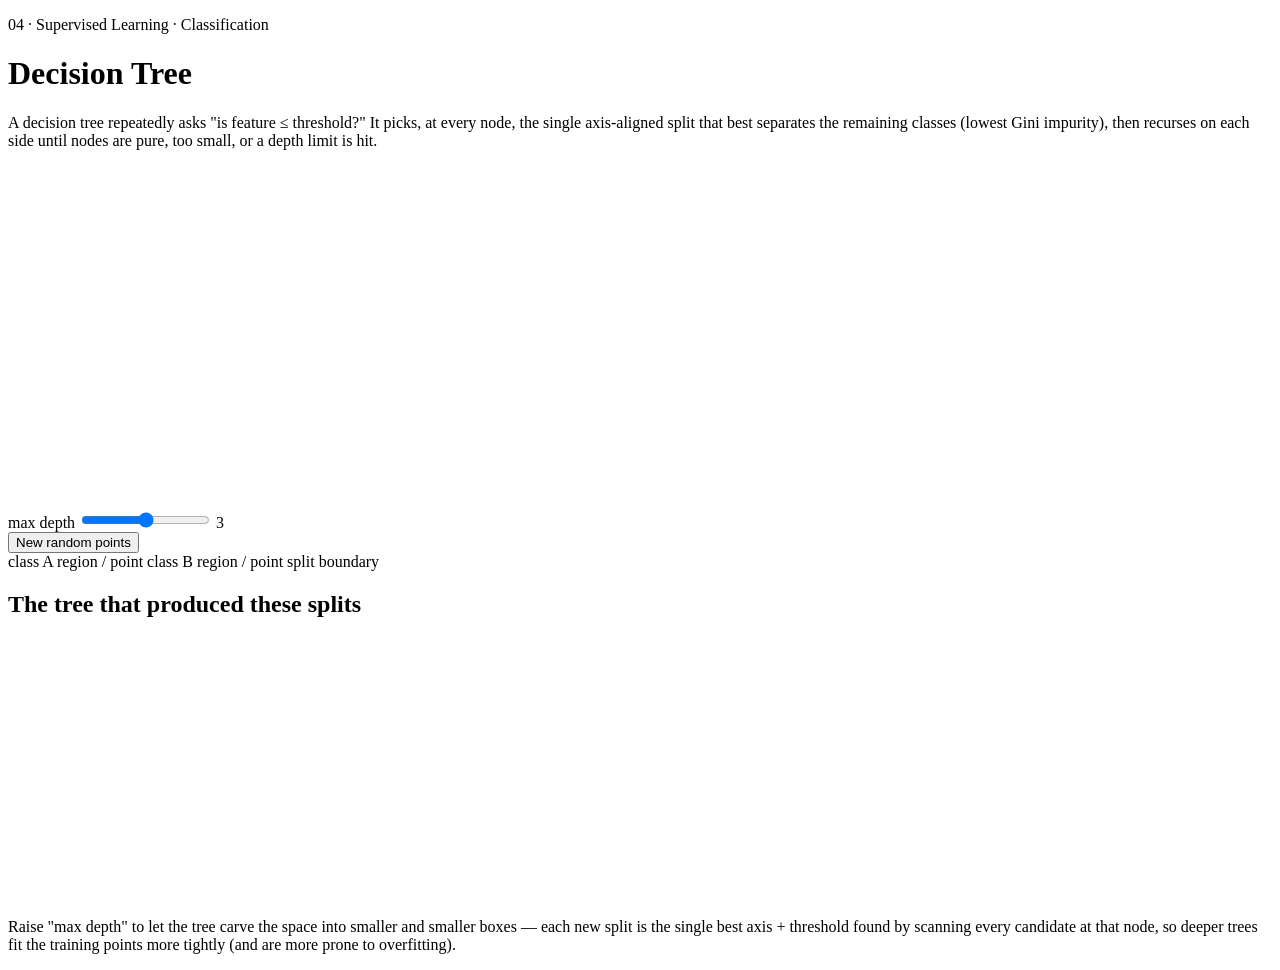
==== decision-tree.html @ 89083ae7 "Add files via upload Add ML algorithm visualizations" ====
<!DOCTYPE html>
<html lang="en">
<head>
<meta charset="UTF-8">
<meta name="viewport" content="width=device-width, initial-scale=1.0">
<title>Decision Tree | ML Algorithms, Visualized</title>
<link rel="stylesheet" href="assets/style.css">
</head>
<body>
<main>
  <p class="tag supervised">04 · Supervised Learning · Classification</p>
  <h1>Decision Tree</h1>
  <p class="lede">A decision tree repeatedly asks "is feature ≤ threshold?" It picks,
  at every node, the single axis-aligned split that best separates the remaining
  classes (lowest Gini impurity), then recurses on each side until nodes are pure,
  too small, or a depth limit is hit.</p>

  <div class="viz-wrap">
    <svg id="scatter" viewBox="0 0 640 340" width="640" height="340"></svg>
    <div class="controls">
      <div class="control">
        <label for="depth">max depth</label>
        <input type="range" id="depth" min="1" max="5" step="1" value="3">
        <output id="depthVal">3</output>
      </div>
      <button class="btn" id="resetBtn">New random points</button>
    </div>
    <div class="legend">
      <span class="item"><span class="swatch" style="background:var(--series-1)"></span>class A region / point</span>
      <span class="item"><span class="swatch" style="background:var(--series-2)"></span>class B region / point</span>
      <span class="item"><span class="swatch" style="background:var(--series-8)"></span>split boundary</span>
    </div>
  </div>

  <h2>The tree that produced these splits</h2>
  <div class="viz-wrap">
    <svg id="tree" viewBox="0 0 640 260" width="640" height="260"></svg>
  </div>

  <p class="muted">Raise "max depth" to let the tree carve the space into smaller and
  smaller boxes — each new split is the single best axis + threshold found by
  scanning every candidate at that node, so deeper trees fit the training points
  more tightly (and are more prone to overfitting).</p>
</main>

<script src="assets/main.js"></script>
<script>
(function () {
  var rand = MLViz.mulberry32(33);
  var W = 640, H = 340, PAD = 30;
  var DOMAIN = 10;
  var scatterSvg = document.getElementById("scatter");
  var treeSvg = document.getElementById("tree");

  function sx(x) { return PAD + x / DOMAIN * (W - PAD * 2); }
  function sy(y) { return H - PAD - y / DOMAIN * (H - PAD * 2); }

  var points = [];
  function makePoints() {
    points = [];
    // Structured pattern (two rectangular clusters + a diagonal band) so splits look meaningful.
    for (var i = 0; i < 26; i++) {
      var x = rand() * DOMAIN, y = rand() * DOMAIN;
      var cls = (x < 5 && y < 5.5) || (x >= 5.5 && y >= 5) ? 0 : 1;
      if (rand() < 0.08) cls = 1 - cls; // small label noise
      points.push({ x: x, y: y, cls: cls });
    }
  }

  function gini(pts) {
    if (pts.length === 0) return 0;
    var c0 = pts.filter(function (p) { return p.cls === 0; }).length;
    var p0 = c0 / pts.length, p1 = 1 - p0;
    return 1 - p0 * p0 - p1 * p1;
  }

  function bestSplit(pts) {
    var best = null;
    ["x", "y"].forEach(function (axis) {
      var vals = pts.map(function (p) { return p[axis]; }).sort(function (a, b) { return a - b; });
      for (var i = 1; i < vals.length; i++) {
        var t = (vals[i - 1] + vals[i]) / 2;
        var left = pts.filter(function (p) { return p[axis] <= t; });
        var right = pts.filter(function (p) { return p[axis] > t; });
        if (left.length === 0 || right.length === 0) continue;
        var impurity = (left.length * gini(left) + right.length * gini(right)) / pts.length;
        if (!best || impurity < best.impurity) best = { axis: axis, t: t, impurity: impurity, left: left, right: right };
      }
    });
    return best;
  }

  function majority(pts) {
    var c0 = pts.filter(function (p) { return p.cls === 0; }).length;
    return c0 >= pts.length - c0 ? 0 : 1;
  }

  function buildTree(pts, box, depth, maxDepth) {
    var g = gini(pts);
    if (depth >= maxDepth || g === 0 || pts.length < 4) {
      return { leaf: true, cls: majority(pts), n: pts.length, box: box };
    }
    var split = bestSplit(pts);
    if (!split) return { leaf: true, cls: majority(pts), n: pts.length, box: box };
    var leftBox = Object.assign({}, box), rightBox = Object.assign({}, box);
    if (split.axis === "x") { leftBox.xmax = split.t; rightBox.xmin = split.t; }
    else { leftBox.ymax = split.t; rightBox.ymin = split.t; }
    return {
      leaf: false, axis: split.axis, t: split.t, box: box, n: pts.length,
      left: buildTree(split.left, leftBox, depth + 1, maxDepth),
      right: buildTree(split.right, rightBox, depth + 1, maxDepth)
    };
  }

  function collectLeaves(node, out) {
    if (node.leaf) { out.push(node); return; }
    collectLeaves(node.left, out); collectLeaves(node.right, out);
  }

  function renderScatter(tree) {
    scatterSvg.innerHTML = "";
    scatterSvg.appendChild(MLViz.svgEl("rect", { x: PAD, y: PAD, width: W - PAD * 2, height: H - PAD * 2, fill: "none", stroke: "var(--grid)" }));

    var leaves = []; collectLeaves(tree, leaves);
    leaves.forEach(function (leaf) {
      var x0 = sx(leaf.box.xmin), x1 = sx(leaf.box.xmax);
      var y0 = sy(leaf.box.ymax), y1 = sy(leaf.box.ymin);
      scatterSvg.appendChild(MLViz.svgEl("rect", {
        x: x0, y: y0, width: x1 - x0, height: y1 - y0,
        fill: leaf.cls === 0 ? "var(--series-1)" : "var(--series-2)", opacity: 0.16
      }));
    });

    function drawSplits(node) {
      if (node.leaf) return;
      var x0 = sx(node.box.xmin), x1 = sx(node.box.xmax);
      var y0 = sy(node.box.ymax), y1 = sy(node.box.ymin);
      if (node.axis === "x") {
        scatterSvg.appendChild(MLViz.svgEl("line", { x1: sx(node.t), y1: y0, x2: sx(node.t), y2: y1, stroke: "var(--series-8)", "stroke-width": 2 }));
      } else {
        scatterSvg.appendChild(MLViz.svgEl("line", { x1: x0, y1: sy(node.t), x2: x1, y2: sy(node.t), stroke: "var(--series-8)", "stroke-width": 2 }));
      }
      drawSplits(node.left); drawSplits(node.right);
    }
    drawSplits(tree);

    points.forEach(function (p) {
      scatterSvg.appendChild(MLViz.svgEl("circle", {
        cx: sx(p.x), cy: sy(p.y), r: 5.5,
        fill: p.cls === 0 ? "var(--series-1)" : "var(--series-2)",
        stroke: "var(--surface-1)", "stroke-width": 1.3
      }));
    });
  }

  function renderTree(tree) {
    treeSvg.innerHTML = "";
    var leafGap = 70, depthGap = 55, offsetX = 40, offsetY = 30;
    var leafIndex = 0;

    function layout(node, depth) {
      node.depth = depth;
      if (node.leaf) { node.px = leafIndex * leafGap; leafIndex++; return node.px; }
      var lx = layout(node.left, depth + 1);
      var rx = layout(node.right, depth + 1);
      node.px = (lx + rx) / 2;
      return node.px;
    }
    layout(tree, 0);

    var totalW = Math.max(560, leafIndex * leafGap);
    var totalH = offsetY + (maxDepthOf(tree) + 1) * depthGap + 30;
    treeSvg.setAttribute("viewBox", "0 0 " + totalW + " " + totalH);
    treeSvg.setAttribute("height", totalH);

    function px(n) { return offsetX + n.px; }
    function py(n) { return offsetY + n.depth * depthGap; }

    function drawEdges(node) {
      if (node.leaf) return;
      [["left", "≤"], ["right", ">"]].forEach(function (pair) {
        var child = node[pair[0]];
        treeSvg.appendChild(MLViz.svgEl("line", {
          x1: px(node), y1: py(node) + 10, x2: px(child), y2: py(child) - 10,
          stroke: "var(--baseline)", "stroke-width": 1.5
        }));
      });
      drawEdges(node.left); drawEdges(node.right);
    }
    drawEdges(tree);

    function drawNode(node) {
      var g = MLViz.svgEl("g", {});
      if (node.leaf) {
        var color = node.cls === 0 ? "var(--series-1)" : "var(--series-2)";
        g.appendChild(MLViz.svgEl("rect", { x: px(node) - 26, y: py(node) - 11, width: 52, height: 22, rx: 6, fill: color, opacity: 0.22, stroke: color, "stroke-width": 1.3 }));
        var t = MLViz.svgEl("text", { x: px(node), y: py(node) + 4, "text-anchor": "middle", "font-size": 10.5, fill: "var(--text-primary)" });
        t.textContent = (node.cls === 0 ? "A" : "B") + " (" + node.n + ")";
        g.appendChild(t);
      } else {
        g.appendChild(MLViz.svgEl("rect", { x: px(node) - 32, y: py(node) - 11, width: 64, height: 22, rx: 6, fill: "var(--surface-2)", stroke: "var(--border)" }));
        var t2 = MLViz.svgEl("text", { x: px(node), y: py(node) + 4, "text-anchor": "middle", "font-size": 10, fill: "var(--text-secondary)" });
        t2.textContent = node.axis + " ≤ " + node.t.toFixed(1);
        g.appendChild(t2);
      }
      treeSvg.appendChild(g);
      if (!node.leaf) { drawNode(node.left); drawNode(node.right); }
    }
    drawNode(tree);
  }

  function maxDepthOf(node) {
    if (node.leaf) return node.depth;
    return Math.max(maxDepthOf(node.left), maxDepthOf(node.right));
  }

  function rebuild() {
    var maxDepth = parseInt(document.getElementById("depth").value, 10);
    var tree = buildTree(points, { xmin: 0, xmax: DOMAIN, ymin: 0, ymax: DOMAIN }, 0, maxDepth);
    renderScatter(tree);
    renderTree(tree);
  }

  document.getElementById("depth").addEventListener("input", function (e) {
    document.getElementById("depthVal").textContent = e.target.value;
    rebuild();
  });
  document.getElementById("resetBtn").addEventListener("click", function () { makePoints(); rebuild(); });

  makePoints();
  rebuild();
})();
</script>
</body>
</html>
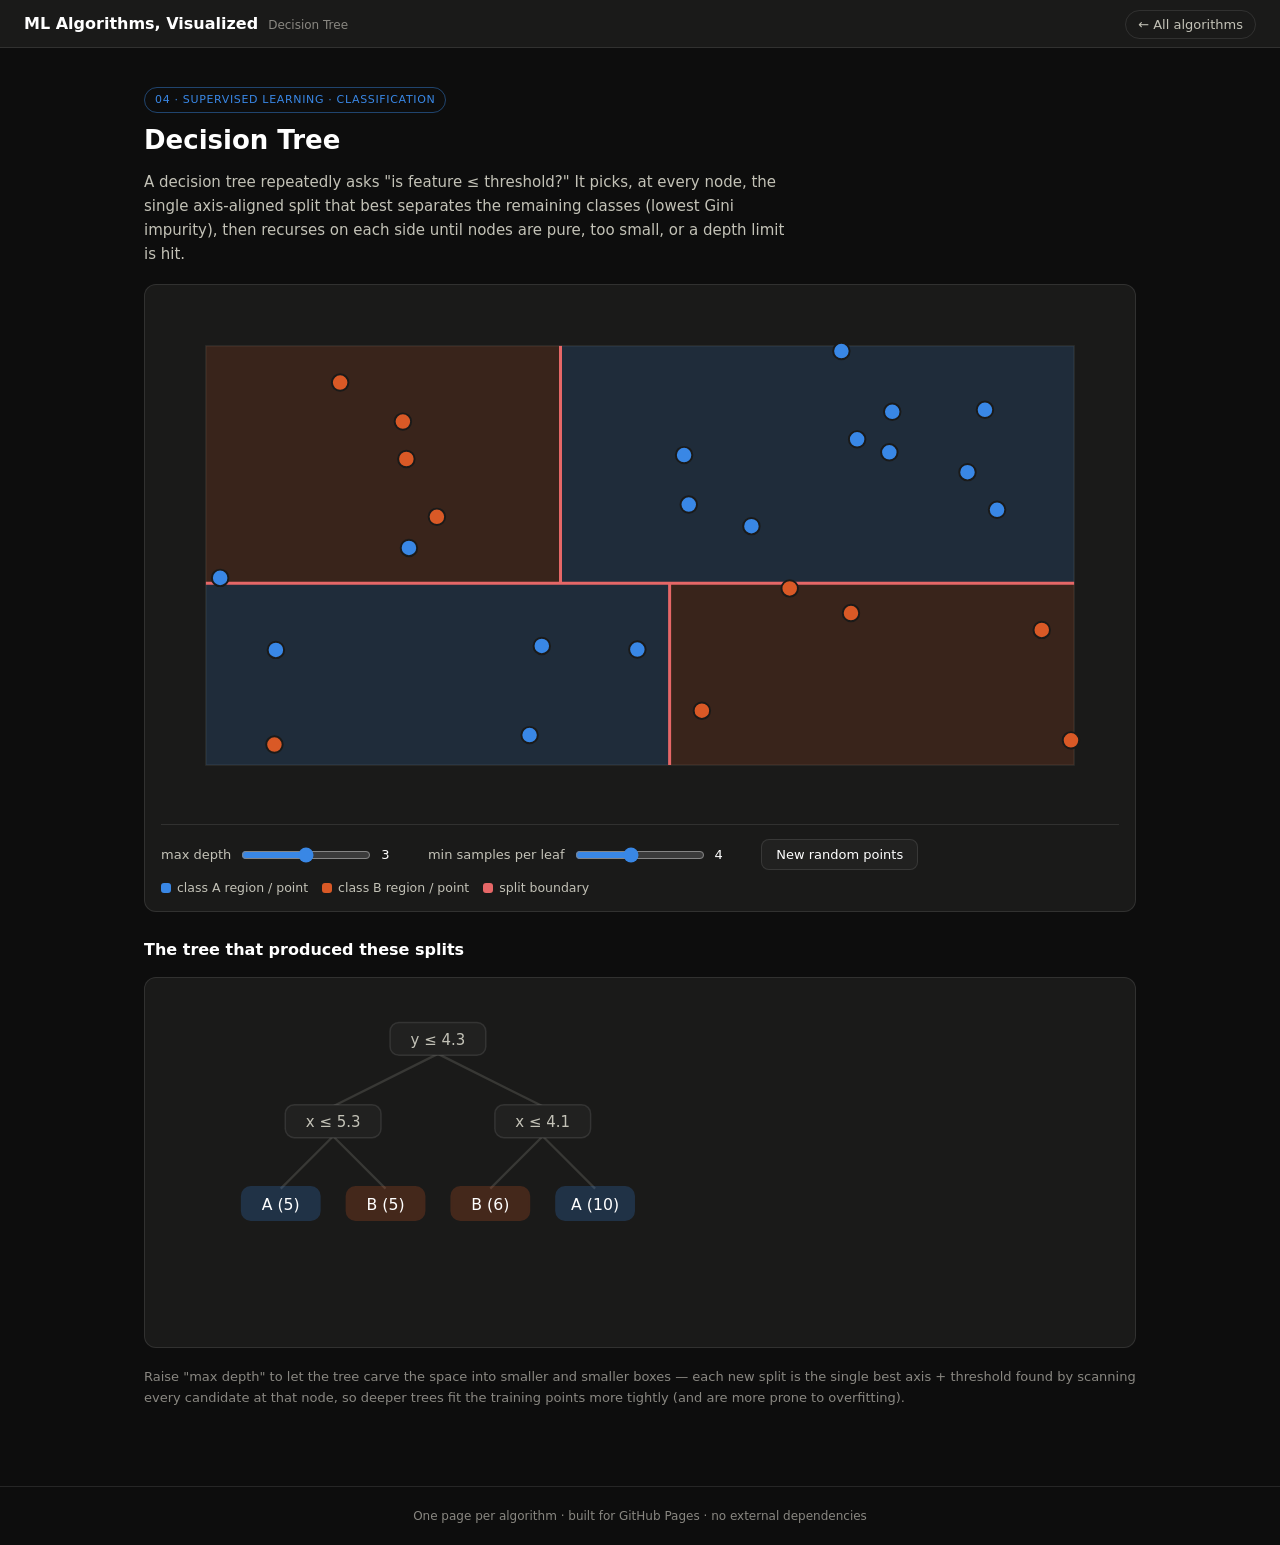
==== commit 5bf21f72: "Update decision-tree.html" ====
--- a/decision-tree.html
+++ b/decision-tree.html
@@ -23,6 +23,11 @@
         <input type="range" id="depth" min="1" max="5" step="1" value="3">
         <output id="depthVal">3</output>
       </div>
+      <div class="control">
+        <label for="minLeaf">min samples per leaf</label>
+        <input type="range" id="minLeaf" min="1" max="8" step="1" value="4">
+        <output id="minLeafVal">4</output>
+      </div>
       <button class="btn" id="resetBtn">New random points</button>
     </div>
     <div class="legend">
@@ -74,7 +79,7 @@
     return 1 - p0 * p0 - p1 * p1;
   }
 
-  function bestSplit(pts) {
+  function bestSplit(pts, minLeaf) {
     var best = null;
     ["x", "y"].forEach(function (axis) {
       var vals = pts.map(function (p) { return p[axis]; }).sort(function (a, b) { return a - b; });
@@ -82,7 +87,7 @@
         var t = (vals[i - 1] + vals[i]) / 2;
         var left = pts.filter(function (p) { return p[axis] <= t; });
         var right = pts.filter(function (p) { return p[axis] > t; });
-        if (left.length === 0 || right.length === 0) continue;
+        if (left.length < minLeaf || right.length < minLeaf) continue;
         var impurity = (left.length * gini(left) + right.length * gini(right)) / pts.length;
         if (!best || impurity < best.impurity) best = { axis: axis, t: t, impurity: impurity, left: left, right: right };
       }
@@ -95,20 +100,20 @@
     return c0 >= pts.length - c0 ? 0 : 1;
   }
 
-  function buildTree(pts, box, depth, maxDepth) {
+  function buildTree(pts, box, depth, maxDepth, minLeaf) {
     var g = gini(pts);
-    if (depth >= maxDepth || g === 0 || pts.length < 4) {
+    if (depth >= maxDepth || g === 0 || pts.length < minLeaf * 2) {
       return { leaf: true, cls: majority(pts), n: pts.length, box: box };
     }
-    var split = bestSplit(pts);
+    var split = bestSplit(pts, minLeaf);
     if (!split) return { leaf: true, cls: majority(pts), n: pts.length, box: box };
     var leftBox = Object.assign({}, box), rightBox = Object.assign({}, box);
     if (split.axis === "x") { leftBox.xmax = split.t; rightBox.xmin = split.t; }
     else { leftBox.ymax = split.t; rightBox.ymin = split.t; }
     return {
       leaf: false, axis: split.axis, t: split.t, box: box, n: pts.length,
-      left: buildTree(split.left, leftBox, depth + 1, maxDepth),
-      right: buildTree(split.right, rightBox, depth + 1, maxDepth)
+      left: buildTree(split.left, leftBox, depth + 1, maxDepth, minLeaf),
+      right: buildTree(split.right, rightBox, depth + 1, maxDepth, minLeaf)
     };
   }
 
@@ -216,13 +221,18 @@
 
   function rebuild() {
     var maxDepth = parseInt(document.getElementById("depth").value, 10);
-    var tree = buildTree(points, { xmin: 0, xmax: DOMAIN, ymin: 0, ymax: DOMAIN }, 0, maxDepth);
+    var minLeaf = parseInt(document.getElementById("minLeaf").value, 10);
+    var tree = buildTree(points, { xmin: 0, xmax: DOMAIN, ymin: 0, ymax: DOMAIN }, 0, maxDepth, minLeaf);
     renderScatter(tree);
     renderTree(tree);
   }
 
   document.getElementById("depth").addEventListener("input", function (e) {
     document.getElementById("depthVal").textContent = e.target.value;
+    rebuild();
+  });
+  document.getElementById("minLeaf").addEventListener("input", function (e) {
+    document.getElementById("minLeafVal").textContent = e.target.value;
     rebuild();
   });
   document.getElementById("resetBtn").addEventListener("click", function () { makePoints(); rebuild(); });
--- a/assets/style.css
+++ b/assets/style.css
@@ -0,0 +1,262 @@
+/* Shared styles — ML Algorithms Visualized
+   Dark theme built from the validated reference palette (dataviz skill). */
+
+:root {
+  color-scheme: dark;
+  --page-plane:      #0d0d0d;
+  --surface-1:       #1a1a19;
+  --surface-2:       #212120;
+  --text-primary:    #ffffff;
+  --text-secondary:  #c3c2b7;
+  --text-muted:      #898781;
+  --grid:            #2c2c2a;
+  --baseline:        #383835;
+  --border:          rgba(255,255,255,0.10);
+  --good:            #0ca30c;
+
+  --series-1: #3987e5; /* blue */
+  --series-2: #d95926; /* orange */
+  --series-3: #199e70; /* aqua */
+  --series-4: #c98500; /* yellow */
+  --series-5: #d55181; /* magenta */
+  --series-6: #008300; /* green */
+  --series-7: #9085e9; /* violet */
+  --series-8: #e66767; /* red */
+
+  --radius: 12px;
+  --font: system-ui, -apple-system, "Segoe UI", sans-serif;
+}
+
+* { box-sizing: border-box; }
+
+html, body {
+  margin: 0;
+  padding: 0;
+  background: var(--page-plane);
+  color: var(--text-primary);
+  font-family: var(--font);
+}
+
+body {
+  min-height: 100vh;
+  display: flex;
+  flex-direction: column;
+}
+
+a { color: var(--series-1); }
+a:hover { color: #86b6ef; }
+
+.site-header {
+  display: flex;
+  align-items: center;
+  justify-content: space-between;
+  gap: 16px;
+  padding: 14px 24px;
+  background: var(--surface-1);
+  border-bottom: 1px solid var(--border);
+  position: sticky;
+  top: 0;
+  z-index: 20;
+}
+
+.site-header .brand {
+  display: flex;
+  align-items: baseline;
+  gap: 10px;
+  text-decoration: none;
+  color: var(--text-primary);
+}
+
+.site-header .brand strong { font-size: 16px; }
+.site-header .brand span { font-size: 12px; color: var(--text-muted); }
+
+.site-header nav a.back {
+  font-size: 13px;
+  color: var(--text-secondary);
+  text-decoration: none;
+  padding: 6px 12px;
+  border: 1px solid var(--border);
+  border-radius: 999px;
+}
+.site-header nav a.back:hover { color: var(--text-primary); border-color: var(--text-secondary); }
+
+main {
+  flex: 1;
+  width: 100%;
+  max-width: 1040px;
+  margin: 0 auto;
+  padding: 28px 24px 64px;
+}
+
+.tag {
+  display: inline-block;
+  font-size: 11px;
+  letter-spacing: 0.06em;
+  text-transform: uppercase;
+  color: var(--text-muted);
+  border: 1px solid var(--border);
+  border-radius: 999px;
+  padding: 3px 10px;
+  margin-bottom: 12px;
+}
+
+.tag.supervised { color: var(--series-1); border-color: color-mix(in srgb, var(--series-1) 45%, transparent); }
+.tag.deep       { color: var(--series-3); border-color: color-mix(in srgb, var(--series-3) 45%, transparent); }
+.tag.rl         { color: var(--series-2); border-color: color-mix(in srgb, var(--series-2) 45%, transparent); }
+.tag.ensemble   { color: var(--series-7); border-color: color-mix(in srgb, var(--series-7) 45%, transparent); }
+
+h1 { font-size: 26px; margin: 0 0 6px; }
+h2 { font-size: 16px; margin: 28px 0 10px; color: var(--text-primary); }
+p.lede { color: var(--text-secondary); font-size: 15px; line-height: 1.6; max-width: 68ch; }
+p { color: var(--text-secondary); line-height: 1.65; font-size: 14.5px; }
+.muted { color: var(--text-muted); font-size: 13px; }
+
+.panel {
+  background: var(--surface-1);
+  border: 1px solid var(--border);
+  border-radius: var(--radius);
+  padding: 18px 20px;
+  margin: 18px 0;
+}
+
+.viz-wrap {
+  background: var(--surface-1);
+  border: 1px solid var(--border);
+  border-radius: var(--radius);
+  padding: 16px;
+  margin: 18px 0;
+}
+
+.viz-wrap svg, .viz-wrap canvas { display: block; width: 100%; height: auto; }
+
+.controls {
+  display: flex;
+  flex-wrap: wrap;
+  gap: 18px;
+  align-items: center;
+  margin-top: 14px;
+  padding-top: 14px;
+  border-top: 1px solid var(--border);
+}
+
+.control {
+  display: flex;
+  align-items: center;
+  gap: 8px;
+  font-size: 13px;
+  color: var(--text-secondary);
+}
+
+.control input[type="range"] { accent-color: var(--series-1); width: 130px; }
+.control output, .control .val { color: var(--text-primary); font-variant-numeric: tabular-nums; min-width: 2.2em; display: inline-block; }
+
+.control select {
+  font: inherit;
+  font-size: 13px;
+  color: var(--text-primary);
+  background: var(--surface-2);
+  border: 1px solid var(--border);
+  border-radius: 6px;
+  padding: 5px 8px;
+  cursor: pointer;
+}
+.control select:hover { border-color: var(--series-1); }
+
+button.btn {
+  font: inherit;
+  font-size: 13px;
+  color: var(--text-primary);
+  background: var(--surface-2);
+  border: 1px solid var(--border);
+  border-radius: 8px;
+  padding: 7px 14px;
+  cursor: pointer;
+}
+button.btn:hover { border-color: var(--series-1); }
+button.btn:active { transform: translateY(1px); }
+button.btn.primary { background: color-mix(in srgb, var(--series-1) 24%, var(--surface-2)); border-color: var(--series-1); }
+button.btn:disabled { opacity: 0.4; cursor: default; }
+
+.legend { display: flex; flex-wrap: wrap; gap: 14px; margin-top: 10px; font-size: 12.5px; color: var(--text-secondary); }
+.legend .item { display: flex; align-items: center; gap: 6px; }
+.legend .swatch { width: 10px; height: 10px; border-radius: 3px; display: inline-block; }
+
+.stat-row { display: flex; flex-wrap: wrap; gap: 24px; margin-top: 12px; }
+.stat { min-width: 100px; }
+.stat .num { font-size: 22px; font-variant-numeric: tabular-nums; color: var(--text-primary); }
+.stat .lbl { font-size: 11.5px; color: var(--text-muted); text-transform: uppercase; letter-spacing: 0.05em; }
+
+.grid-cards {
+  display: grid;
+  grid-template-columns: repeat(auto-fill, minmax(230px, 1fr));
+  gap: 14px;
+}
+
+.card {
+  background: var(--surface-1);
+  border: 1px solid var(--border);
+  border-radius: var(--radius);
+  padding: 16px;
+  text-decoration: none;
+  color: var(--text-primary);
+  display: flex;
+  flex-direction: column;
+  gap: 6px;
+  transition: border-color 0.15s ease, transform 0.15s ease;
+}
+.card:hover { border-color: var(--series-1); transform: translateY(-2px); }
+.card .idx { font-size: 11px; color: var(--text-muted); font-variant-numeric: tabular-nums; }
+.card .name { font-size: 15px; font-weight: 600; }
+.card .desc { font-size: 12.5px; color: var(--text-secondary); line-height: 1.5; }
+
+.section-title {
+  display: flex;
+  align-items: center;
+  gap: 10px;
+  margin: 34px 0 14px;
+  font-size: 13px;
+  text-transform: uppercase;
+  letter-spacing: 0.08em;
+  color: var(--text-muted);
+}
+.section-title::after { content: ""; flex: 1; height: 1px; background: var(--grid); }
+.section-title:first-child { margin-top: 6px; }
+
+footer.site-footer {
+  text-align: center;
+  color: var(--text-muted);
+  font-size: 12px;
+  padding: 22px;
+  border-top: 1px solid var(--border);
+}
+
+.hero {
+  padding: 40px 24px 10px;
+  text-align: center;
+  max-width: 720px;
+  margin: 0 auto;
+}
+.hero h1 { font-size: 30px; }
+
+code, .mono { font-family: ui-monospace, SFMono-Regular, Menlo, monospace; font-size: 13px; }
+
+.tooltip {
+  position: absolute;
+  pointer-events: none;
+  background: var(--surface-2);
+  border: 1px solid var(--border);
+  border-radius: 8px;
+  padding: 6px 10px;
+  font-size: 12px;
+  color: var(--text-primary);
+  transform: translate(-50%, -110%);
+  white-space: nowrap;
+  opacity: 0;
+  transition: opacity 0.1s ease;
+  z-index: 10;
+}
+
+@media (max-width: 640px) {
+  main { padding: 20px 14px 48px; }
+  .site-header { padding: 12px 14px; }
+}
